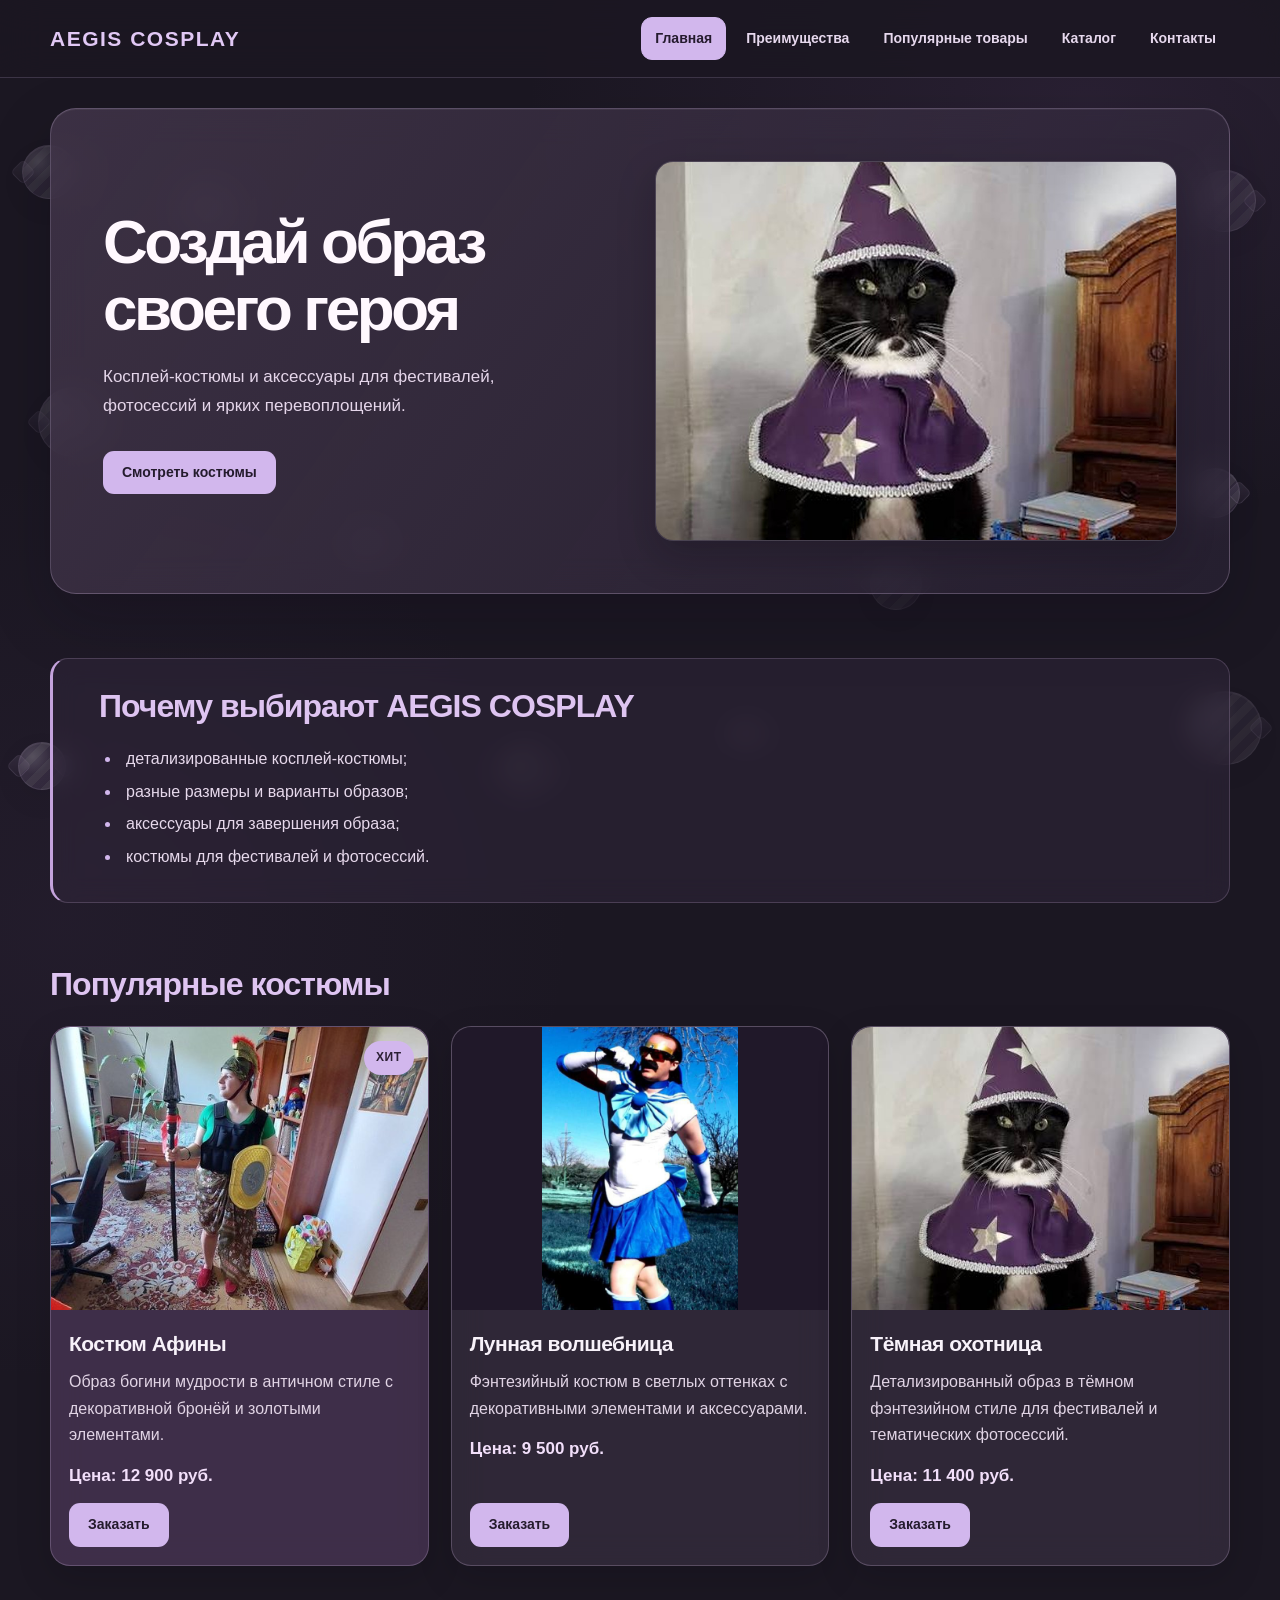
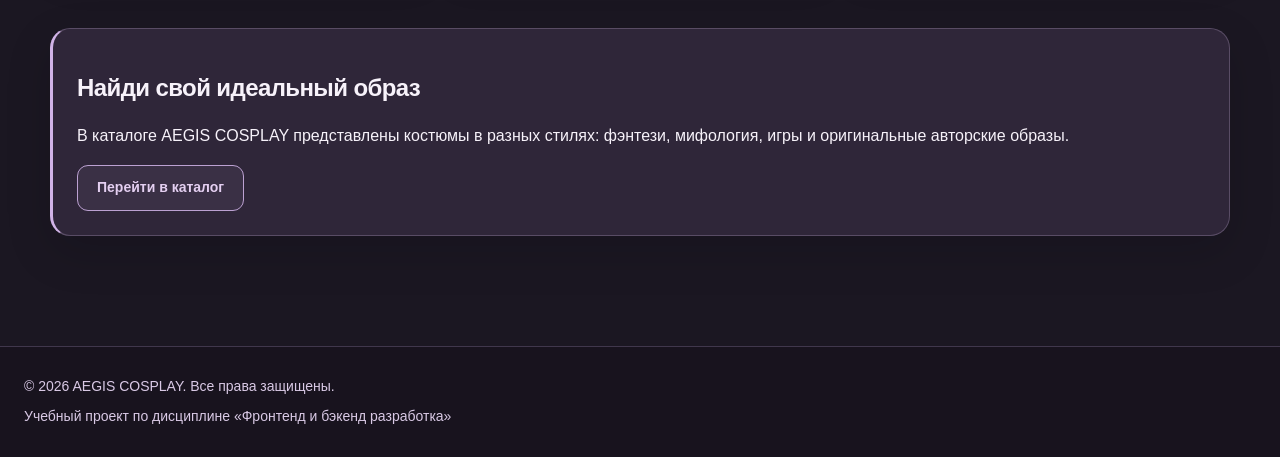
==== index.html @ 9c369f4e "Initial commit: KR4 project" ====
<!DOCTYPE html>
<html lang="ru">

<head>
    <!-- Практика №12: настройки страницы для корректного отображения на разных устройствах. -->
    <meta charset="UTF-8">
    <meta name="viewport" content="width=device-width, initial-scale=1.0">

    <title>AEGIS COSPLAY — магазин косплей-костюмов</title>

    <meta
            name="description"
            content="AEGIS COSPLAY — учебный интернет-магазин косплей-костюмов и аксессуаров."
    >

    <!-- Практика №12: адаптивные стили подключаются после основных. -->
    <link rel="stylesheet" href="css/style.css">
    <link rel="stylesheet" href="css/responsive.css">

    <!-- Скрипт управляет существующей формой заказа и модальным окном. -->
    <script src="js/main.js" defer></script>

    <!-- Метаданные для предпросмотра ссылки на сайт. -->
    <meta property="og:type" content="website">
    <meta property="og:title" content="AEGIS COSPLAY">
    <meta
            property="og:description"
            content="Косплей-костюмы и аксессуары для фестивалей, фотосессий и ярких образов."
    >
    <meta property="og:image" content="images/athena.jpg">
</head>

<body>

<!-- Практика №13: ссылка позволяет пропустить меню при навигации с клавиатуры. -->
<a class="skip-link" href="#main">
    Перейти к основному содержимому
</a>

<!-- Декор главной страницы: плавающие конфеты.
     aria-hidden скрывает их от экранных дикторов.
     Анимация и положение задаются в responsive.css. -->

<!-- Декоративные конфеты на главной странице.
     aria-hidden скрывает украшения от экранных дикторов.
     Анимация и расположение задаются в responsive.css. -->
<div class="floating-candies" aria-hidden="true">

    <!-- Конфеты вдоль левого края -->
    <span class="floating-candy floating-candy--1"></span>
    <span class="floating-candy floating-candy--2"></span>
    <span class="floating-candy floating-candy--3"></span>

    <!-- Конфеты вдоль правого края -->
    <span class="floating-candy floating-candy--4"></span>
    <span class="floating-candy floating-candy--5"></span>
    <span class="floating-candy floating-candy--6"></span>

    <!-- Дополнительные конфеты ближе к центру экрана.
         Они располагаются за основным содержимым. -->
    <span class="floating-candy floating-candy--7"></span>
    <span class="floating-candy floating-candy--8"></span>
    <span class="floating-candy floating-candy--9"></span>
    <span class="floating-candy floating-candy--10"></span>
    <span class="floating-candy floating-candy--11"></span>
    <span class="floating-candy floating-candy--12"></span>

</div>


<!-- Шапка сайта. Практика №12: адаптивная навигация.
     Практика №13: семантические элементы и ARIA. -->
<header class="site-header">
    <div class="site-header__inner">

        <!-- Логотип со ссылкой на главную страницу. -->
        <a class="site-header__logo" href="index.html">
            AEGIS COSPLAY
        </a>

        <!-- Основная навигация доступна с клавиатуры. -->
        <nav class="site-nav" aria-label="Основная навигация">
            <ul class="site-nav__list">

                <li class="site-nav__item">
                    <!-- aria-current показывает текущую страницу. -->
                    <a
                            class="site-nav__link site-nav__link--active"
                            href="index.html"
                            aria-current="page"
                    >
                        Главная
                    </a>
                </li>

                <li class="site-nav__item">
                    <!-- Переход к преимуществам на этой странице. -->
                    <a class="site-nav__link" href="#advantages">
                        Преимущества
                    </a>
                </li>

                <li class="site-nav__item">
                    <!-- Переход к популярным товарам. -->
                    <a class="site-nav__link" href="#popular">
                        Популярные товары
                    </a>
                </li>

                <li class="site-nav__item">
                    <a class="site-nav__link" href="catalog.html">
                        Каталог
                    </a>
                </li>

                <li class="site-nav__item">
                    <a class="site-nav__link" href="contacts.html">
                        Контакты
                    </a>
                </li>

            </ul>
        </nav>
    </div>
</header>

<!-- Основной контент.
     id="main" используется ссылкой пропуска из практики №13. -->
<main id="main" tabindex="-1">

    <!-- Практика №12: адаптивный hero-блок.
         На телефоне элементы располагаются вертикально,
         на широком экране — в две колонки. -->
    <section class="hero">

        <div class="hero__content">
            <h1 class="hero__title">
                Создай образ своего героя
            </h1>

            <p class="hero__text">
                Косплей-костюмы и аксессуары для фестивалей,
                фотосессий и ярких перевоплощений.
            </p>

            <!-- Кнопка ведёт к разделу популярных товаров. -->
            <a
                    class="button button--primary hero__button"
                    href="#popular"
            >
                Смотреть костюмы
            </a>
        </div>

        <div class="hero__image-wrapper">

            <!-- Практика №12: picture позволяет выбирать
                 подходящий файл изображения по ширине экрана. -->
            <picture>
                <source
                        media="(min-width: 1200px)"
                        srcset="images/hero-desktop.jpg"
                >

                <source
                        media="(min-width: 768px)"
                        srcset="images/hero-tablet.jpg"
                >

                <!-- Практика №13: осмысленное alt-описание фотографии. -->
                <img
                        class="hero__image"
                        src="images/hero-mobile.jpg"
                        alt="Кот в фиолетовом костюме волшебника со звёздами"
                        width="480"
                        height="390"
                >
            </picture>

        </div>
    </section>

    <!-- Преимущества магазина.
         В финальном оформлении используются полупрозрачные панели. -->
    <section class="section" id="advantages">

        <h2 class="section__title">
            Почему выбирают AEGIS COSPLAY
        </h2>

        <ul class="advantages-list">
            <li>детализированные косплей-костюмы;</li>
            <li>разные размеры и варианты образов;</li>
            <li>аксессуары для завершения образа;</li>
            <li>костюмы для фестивалей и фотосессий.</li>
        </ul>

    </section>

    <!-- Практика №12: адаптивная сетка карточек товаров.
         CSS Grid изменяет число колонок в зависимости от экрана. -->
    <section class="section" id="popular">

        <h2 class="section__title">
            Популярные костюмы
        </h2>

        <div class="products-grid">

            <!-- Карточка товара: Костюм Афины. -->
            <article class="product-card product-card--featured">

                <!-- Декоративный значок популярного товара. -->
                <span class="product-card__badge">
                    ХИТ
                </span>

                <!-- Практика №12: srcset и sizes позволяют браузеру
                     выбрать подходящий размер фотографии.
                     loading="lazy" откладывает загрузку картинки. -->
                <a
                        class="product-card__image-link"
                        href="product.html"
                >
                    <img
                            class="product-card__image"
                            src="images/athena-640.jpg"
                            srcset="
                            images/athena-480.jpg 480w,
                            images/athena-640.jpg 640w,
                            images/athena-960.jpg 960w
                        "
                            sizes="
                            (max-width: 639px) calc(100vw - 48px),
                            (max-width: 1023px) 50vw,
                            33vw
                        "
                            width="640"
                            height="853"
                            loading="lazy"
                            alt="Косплей-костюм Афины"
                    >
                </a>

                <h3 class="product-card__title">
                    Костюм Афины
                </h3>

                <p class="product-card__description">
                    Образ богини мудрости в античном стиле
                    с декоративной бронёй и золотыми элементами.
                </p>

                <p class="product-card__price">
                    Цена: 12 900 руб.
                </p>

                <!-- data-product передаёт название товара
                     существующему JavaScript для оформления заказа. -->
                <button
                        class="button button--primary product-card__button"
                        type="button"
                        data-product="Костюм Афины"
                >
                    Заказать
                </button>

            </article>

            <!-- Карточка товара: Лунная волшебница. -->
            <article class="product-card">

                <div class="product-card__image-link">
                    <img
                            class="product-card__image product-card__image--moon"
                            src="images/moon-sorceress.jpg"
                            loading="lazy"
                            alt="Косплей-костюм Лунной волшебницы"
                    >
                </div>

                <h3 class="product-card__title">
                    Лунная волшебница
                </h3>

                <p class="product-card__description">
                    Фэнтезийный костюм в светлых оттенках
                    с декоративными элементами и аксессуарами.
                </p>

                <p class="product-card__price">
                    Цена: 9 500 руб.
                </p>

                <button
                        class="button button--primary product-card__button"
                        type="button"
                        data-product="Лунная волшебница"
                >
                    Заказать
                </button>

            </article>

            <!-- Карточка товара: Тёмная охотница. -->
            <article class="product-card">

                <div class="product-card__image-link">
                    <img
                            class="product-card__image"
                            src="images/dark-huntress.jpg"
                            loading="lazy"
                            alt="Косплей-костюм Тёмной охотницы"
                    >
                </div>

                <h3 class="product-card__title">
                    Тёмная охотница
                </h3>

                <p class="product-card__description">
                    Детализированный образ в тёмном фэнтезийном стиле
                    для фестивалей и тематических фотосессий.
                </p>

                <p class="product-card__price">
                    Цена: 11 400 руб.
                </p>

                <button
                        class="button button--primary product-card__button"
                        type="button"
                        data-product="Тёмная охотница"
                >
                    Заказать
                </button>

            </article>

        </div>
    </section>

    <!-- Практика №13: aside содержит дополнительную информацию.
         Переход оформлен ссылкой, поскольку открывает другую страницу. -->
    <aside class="aside-info">

        <h2>Найди свой идеальный образ</h2>

        <p>
            В каталоге AEGIS COSPLAY представлены костюмы
            в разных стилях: фэнтези, мифология, игры
            и оригинальные авторские образы.
        </p>

        <a
                class="button button--secondary"
                href="catalog.html"
        >
            Перейти в каталог
        </a>

    </aside>

</main>

<!-- Подвал сайта.
     В финальном дизайне прижатие к низу страницы реализуется CSS. -->
<footer class="site-footer" id="contacts">

    <p class="site-footer__text">
        &copy; 2026 AEGIS COSPLAY. Все права защищены.
    </p>

    <p class="site-footer__text">
        Учебный проект по дисциплине
        «Фронтенд и бэкенд разработка»
    </p>

</footer>

<!-- Практика №13: доступное модальное окно заказа.
     dialog имеет заголовок, а управление выполняет существующий JS. -->
<dialog
        class="order-dialog"
        id="order-dialog"
        aria-labelledby="order-dialog-title"
>

    <h2
            class="order-dialog__title"
            id="order-dialog-title"
    >
        Оформление заказа
    </h2>

    <!-- Форма заказа. Поля имеют связанные label и id.
         На мобильных экранах сетка формы адаптируется через CSS. -->
    <form
            class="order-form"
            id="order-form"
            action="#"
            method="post"
            novalidate
    >

        <!-- Скрытое поле хранит название выбранного товара. -->
        <input
                class="order-form__hidden"
                id="selected-product"
                name="selected-product"
                type="hidden"
        >

        <!-- Имя покупателя. -->
        <div class="order-form__field">
            <label class="order-form__label" for="order-name">
                Имя
            </label>

            <input
                    class="order-form__input"
                    id="order-name"
                    name="name"
                    type="text"
                    placeholder="Введите ваше имя"
                    minlength="2"
                    autocomplete="given-name"
                    required
            >
        </div>

        <!-- Email с проверкой формата адреса. -->
        <div class="order-form__field">
            <label class="order-form__label" for="order-email">
                E-mail
            </label>

            <input
                    class="order-form__input"
                    id="order-email"
                    name="email"
                    type="email"
                    placeholder="example@mail.ru"
                    autocomplete="email"
                    required
            >
        </div>

        <!-- Телефон: pattern задаёт ожидаемый формат ввода. -->
        <div class="order-form__field">
            <label class="order-form__label" for="order-phone">
                Телефон
            </label>

            <input
                    class="order-form__input"
                    id="order-phone"
                    name="phone"
                    type="tel"
                    inputmode="tel"
                    placeholder="+7 (900) 000-00-00"
                    pattern="^\+7 \(\d{3}\) \d{3}-\d{2}-\d{2}$"
                    required
            >

            <small class="order-form__hint">
                Формат: +7 (900) 000-00-00
            </small>
        </div>

        <!-- Желаемая дата связи. -->
        <div class="order-form__field">
            <label class="order-form__label" for="order-date">
                Дата связи
            </label>

            <input
                    class="order-form__input"
                    id="order-date"
                    name="date"
                    type="date"
            >
        </div>

        <!-- Выбор темы заявки. -->
        <div class="order-form__field">
            <label class="order-form__label" for="order-topic">
                Тема заявки
            </label>

            <select
                    class="order-form__select"
                    id="order-topic"
                    name="topic"
                    required
            >
                <option value="">Выберите тему</option>
                <option value="product">Заказ костюма</option>
                <option value="consultation">Консультация</option>
                <option value="delivery">Доставка</option>
            </select>
        </div>

        <!-- Дополнительный комментарий покупателя. -->
        <div class="order-form__field">
            <label class="order-form__label" for="order-comment">
                Комментарий
            </label>

            <textarea
                    class="order-form__textarea"
                    id="order-comment"
                    name="comment"
                    rows="4"
                    placeholder="Укажите размер костюма или дополнительную информацию"
            ></textarea>
        </div>

        <!-- Обязательное согласие на обработку данных. -->
        <div class="order-form__field order-form__field--checkbox">

            <label class="order-form__label order-form__label--checkbox">
                <input
                        class="order-form__input order-form__input--checkbox"
                        id="order-agreement"
                        name="agreement"
                        type="checkbox"
                        required
                >
                Я согласен на обработку данных
            </label>

        </div>

        <!-- Кнопки закрытия окна и отправки заказа. -->
        <div class="order-form__actions">

            <button
                    class="button button--secondary"
                    type="button"
                    id="close-order-dialog"
            >
                Закрыть
            </button>

            <button
                    class="button button--primary"
                    type="submit"
            >
                Отправить заказ
            </button>

        </div>

    </form>

    <!-- Практика №13: role="status" помогает экранному диктору
         сообщить пользователю об успешном оформлении заказа. -->
    <p
            class="success-message"
            id="success-message"
            role="status"
            hidden
    >
        Заказ успешно оформлен!
    </p>

</dialog>

</body>
</html>
---- css/style.css ----
/*
  AEGIS COSPLAY — базовые стили сайта.

  Основа проекта: HTML/CSS из КР №1.

  Практика №12:
  Адаптивность, Mobile First и медиазапросы
  реализованы в отдельном css/responsive.css.

  Практика №13:
  Видимый фокус, состояния полей и доступность.
  Дополнительные правила находятся в responsive.css.

  Практика №14:
  Финальная проверка оформления перед сдачей КР №3.

  Стили и порядок применения правил сохранены.
*/

/* =========================================
   1. ПЕРЕМЕННЫЕ ПРОЕКТА
   ========================================= */

:root {
    /* Основные цвета сайта */
    --color-bg: #211e25;
    --color-text: #f5eff7;
    --color-muted: #c3b0cd;

    /* Акцентные цвета */
    --color-primary: #c1a5df;
    --color-primary-dark: #ac8ccd;

    --color-border: #55495a;

    /* Фон обычных блоков */
    --color-surface: #302a34;
    --color-surface-accent: #352d39;

    /* Цвета для ошибок и успешных действий */
    --color-danger: #ff6b81;
    --color-success: #67d391;
    --color-success-bg: rgba(40, 120, 70, 0.18);

    --color-white: #ffffff;

    --color-gold: #c1a5df;
    --color-gold-light: #c1a5df;

    /* Отступы между элементами */
    --space-xs: 4px;
    --space-sm: 8px;
    --space-md: 16px;
    --space-lg: 24px;
    --space-xl: 32px;

    /* Скругления блоков */
    --radius-sm: 6px;
    --radius-md: 10px;
    --radius-lg: 16px;

    /* Исходная ширина контейнера.
       Для адаптивного дизайна она переопределяется. */
    --container-width: 806px;

    /* Цвета полупрозрачных блоков */
    --color-glass: #302a34;
    --color-glass-light: #302a34;
    --color-glass-border: #4c4051;

    --glass-blur: 0px;
}

/* =========================================
   2. БАЗОВЫЕ СТИЛИ
   ========================================= */

/* Предсказуемый расчёт ширины и высоты элементов. */
* {
    box-sizing: border-box;
}

/* Плавный переход к разделам по якорным ссылкам. */
html {
    scroll-behavior: smooth;
}

body {
    margin: 0;
    min-height: 100vh;

    font-family: Arial, sans-serif;
    line-height: 1.5;

    color: var(--color-text);
    background: var(--color-bg);
}

/* Исходные отступы основного содержимого.
   Адаптивные значения задаются в responsive.css. */
main {
    padding: 140px var(--space-lg) var(--space-lg);
}

/* Подсветка целевого раздела при переходе по якорю. */
:target {
    outline: 2px dashed var(--color-primary);
    outline-offset: 4px;
}

/* =========================================
   3. ССЫЛКИ И КЛАВИАТУРНЫЙ ФОКУС
   Практика №13 — доступность
   ========================================= */

a {
    color: var(--color-primary);
}

a:hover {
    color: var(--color-primary-dark);
}

/* Видимая рамка для навигации клавишей Tab. */
a:focus-visible {
    outline: 2px solid var(--color-primary);
    outline-offset: 3px;
}

/* =========================================
   4. ШАПКА САЙТА
   ========================================= */

/* Исходная шапка.
   Поведение на мобильных устройствах
   переопределено в responsive.css. */
.site-header {
    position: fixed;
    top: 0;
    left: 0;
    width: 100%;

    z-index: 1000;

    background-color: rgba(18, 14, 28, 0.92);
    border-bottom: 1px solid var(--color-border);

    backdrop-filter: blur(14px);
}

/* Отступ для якорных разделов под шапкой. */
#advantages,
#popular {
    scroll-margin-top: 140px;
}

.site-header__inner {
    max-width: var(--container-width);
    margin: 0 auto;
    padding: var(--space-lg);
}

/* Название магазина в шапке. */
.site-header__logo {
    font-size: 22px;
    font-weight: 700;
    letter-spacing: 2px;

    color: var(--color-gold-light);
    text-decoration: none;
}

/* =========================================
   5. НАВИГАЦИЯ
   Практика №12 — Flexbox
   ========================================= */

/* Flexbox располагает пункты меню.
   Направление элементов на разных ширинах
   изменяется через медиазапросы. */
.site-nav__list {
    display: flex;
    flex-wrap: wrap;
    justify-content: center;
    align-items: center;

    gap: var(--space-md);

    padding: 0;
    margin: var(--space-md) 0 0;

    list-style: none;
}

.site-nav__item {
    margin: 0;
}

/* Оформление ссылок навигации. */
.site-nav__link {
    display: inline-block;

    padding: var(--space-sm) var(--space-md);

    color: var(--color-primary);
    text-decoration: none;

    border-radius: var(--radius-sm);
}

.site-nav__link:hover {
    color: var(--color-white);
    background-color: var(--color-primary);
}

/* Практика №13: фокус при навигации с клавиатуры. */
.site-nav__link:focus-visible {
    outline: 2px solid var(--color-primary);
    outline-offset: 3px;
}

/* Подсветка текущей страницы. */
.site-nav__link--active {
    color: var(--color-white);
    background-color: var(--color-primary);
}

/* =========================================
   6. ГЛАВНЫЙ ЭКРАН — HERO
   Практика №12 — адаптивная вёрстка
   ========================================= */

/* Flexbox объединяет текст и фотографию.
   На мобильном экране блок перестраивается
   через css/responsive.css. */
.hero {
    display: flex;
    align-items: center;
    justify-content: space-between;
    gap: var(--space-xl);

    max-width: var(--container-width);
    margin: 0 auto var(--space-xl);
    padding: var(--space-xl) var(--space-lg);

    background: var(--color-glass-light);
    border: 1px solid var(--color-glass-border);
    border-radius: var(--radius-lg);

    backdrop-filter: blur(var(--glass-blur));
    -webkit-backdrop-filter: blur(var(--glass-blur));

    box-shadow: 0 8px 32px rgba(0, 0, 0, 0.22);
}

.hero__content {
    flex: 1 1 420px;
}

.hero__title {
    margin: 0 0 var(--space-md);
}

.hero__text {
    margin: 0 0 var(--space-lg);
    max-width: 520px;
}

.hero__button {
    display: inline-flex;
}

/* Контейнер изображения главного экрана. */
.hero__image-wrapper {
    flex: 0 0 700px;
    max-width: 700px;
    width: 100%;
}

/* object-fit заполняет область без искажения. */
.hero__image {
    display: block;
    width: 100%;
    height: 100%;
    max-height: 420px;

    object-fit: cover;

    border-radius: var(--radius-md);
    border: 1px solid var(--color-glass-border);
}

/* =========================================
   7. ОБЩИЕ СЕКЦИИ
   ========================================= */

.section {
    max-width: var(--container-width);
    margin: 0 auto var(--space-xl);
}

.section__title {
    margin-top: 0;
}

/* =========================================
   8. КАРТОЧКИ ТОВАРОВ
   Практика №12 — адаптивные карточки
   ========================================= */

/* Flexbox располагает содержимое вертикально.
   Кнопка заказа остаётся внизу карточки. */
.product-card {
    position: relative;

    display: flex;
    flex-direction: column;
    gap: var(--space-sm);

    padding: var(--space-md);

    background: var(--color-glass);

    border: 1px solid var(--color-glass-border);
    border-radius: var(--radius-md);

    backdrop-filter: blur(var(--glass-blur));
    -webkit-backdrop-filter: blur(var(--glass-blur));

    box-shadow: 0 6px 24px rgba(0, 0, 0, 0.16);

    transition:
            transform 0.2s ease,
            border-color 0.2s ease,
            background-color 0.2s ease;
}

/* Поднятие карточки при наведении мыши. */
.product-card:hover {
    transform: translateY(-4px);
    border-color: var(--color-primary);
    background: rgba(50, 38, 72, 0.68);
}

/* Дополнительное выделение популярного товара. */
.product-card--featured {
    border-color: var(--color-primary);
    background: rgba(55, 39, 82, 0.62);
}

.product-card__title {
    margin: 0;
    color: var(--color-text);
}

.product-card__description {
    margin: 0;
    color: var(--color-muted);
}

.product-card__price {
    margin: 0;
    font-weight: 700;
}

.product-card__button {
    margin-top: auto;
    align-self: flex-start;
}

/* =========================================
   9. ИЗОБРАЖЕНИЯ ТОВАРОВ
   ========================================= */

/* Контейнер скрывает лишнюю часть изображения. */
.product-card__image-link {
    display: block;
    overflow: hidden;

    margin:
            calc(var(--space-md) * -1)
            calc(var(--space-md) * -1)
            var(--space-md);
}

.product-card__image {
    display: block;

    width: 100%;
    height: 260px;

    object-fit: cover;
    border-radius: 12px 12px 0 0;
}

/* Для вертикального фото используется contain,
   чтобы костюм полностью помещался в карточку. */
.product-card__image--moon {
    object-fit: contain;
    object-position: center;

    background: rgba(28, 22, 43, 0.95);
}

/* Заглушка показывается, если фотография отсутствует. */
.product-card__image-placeholder {
    display: flex;
    align-items: center;
    justify-content: center;

    height: 260px;

    margin:
            calc(var(--space-md) * -1)
            calc(var(--space-md) * -1)
            var(--space-sm);

    border-radius:
            var(--radius-md)
            var(--radius-md)
            0
            0;

    color: var(--color-muted);
    background: rgba(255, 255, 255, 0.05);
}

/* Значок ХИТ поверх изображения товара. */
.product-card__badge {
    position: absolute;
    top: 12px;
    right: 12px;
    z-index: 2;

    padding: 6px 10px;

    background: rgba(155, 108, 255, 0.92);
    border: 1px solid rgba(240, 217, 148, 0.7);
    border-radius: 20px;

    color: var(--color-white);

    font-size: 12px;
    font-weight: 700;
    letter-spacing: 0.05em;
}

/* =========================================
   10. СЕТКА ТОВАРОВ
   Практика №12 — CSS Grid
   ========================================= */

/* Базовая сетка.
   Число колонок изменяется в responsive.css. */
.products-grid {
    display: grid;
    grid-template-columns: repeat(3, 1fr);
    gap: var(--space-lg);
}

/* =========================================
   11. КНОПКИ
   ========================================= */

/* Общий класс для ссылок-кнопок и button. */
.button {
    display: inline-block;

    padding: var(--space-sm) var(--space-md);

    border: none;
    border-radius: var(--radius-sm);

    font: inherit;
    text-decoration: none;
    cursor: pointer;
}

/* Основная кнопка действия. */
.button--primary {
    color: var(--color-white);
    background-color: var(--color-primary);
}

.button--primary:hover {
    color: var(--color-white);
    background-color: var(--color-primary-dark);
}

/* Второстепенная кнопка. */
.button--secondary {
    color: var(--color-primary);
    background-color: transparent;
    border: 1px solid var(--color-primary);
}

.button--secondary:hover {
    color: var(--color-white);
    background-color: var(--color-primary);
}

/* Практика №13: видимая рамка фокуса. */
.button:focus-visible {
    outline: 2px solid var(--color-primary);
    outline-offset: 3px;
}

/* Недоступные кнопки визуально отличаются. */
.button:disabled,
.button--disabled {
    opacity: 0.6;
    cursor: not-allowed;
}

/* =========================================
   12. ДОПОЛНИТЕЛЬНАЯ ИНФОРМАЦИЯ
   ========================================= */

.aside-info {
    max-width: var(--container-width);

    margin: 0 auto var(--space-xl);
    padding: var(--space-md);

    border: 1px solid var(--color-glass-border);
    border-left: 4px solid var(--color-primary);
    border-radius: var(--radius-md);

    background: var(--color-glass);

    backdrop-filter: blur(var(--glass-blur));
    -webkit-backdrop-filter: blur(var(--glass-blur));

    box-shadow: 0 6px 24px rgba(0, 0, 0, 0.16);
}

/* =========================================
   13. МОДАЛЬНОЕ ОКНО ЗАКАЗА
   Практика №13 — доступность
   ========================================= */

/* Стили HTML-элемента dialog.
   Открытие, закрытие и обработка формы
   выполняются в js/main.js. */
.order-dialog {
    width: min(100% - 32px, 560px);

    padding: var(--space-lg);

    color: var(--color-text);
    background: rgba(24, 18, 36, 0.88);

    border: 1px solid var(--color-glass-border);
    border-radius: var(--radius-lg);

    backdrop-filter: blur(18px);
    -webkit-backdrop-filter: blur(18px);

    box-shadow: 0 20px 60px rgba(0, 0, 0, 0.45);
}

/* Затемнение страницы за модальным окном. */
.order-dialog::backdrop {
    background-color: rgba(0, 0, 0, 0.5);
}

.order-dialog__title {
    margin-top: 0;
}

/* =========================================
   14. ПОЛЯ ФОРМ
   Практики №12 и №13
   ========================================= */

/* Отступ между полями формы. */
.order-form__field {
    margin-bottom: var(--space-md);
}

/* Подпись поля.
   В HTML связана с input через for и id. */
.order-form__label {
    display: block;
    margin-bottom: var(--space-xs);
}

.order-form__input,
.order-form__select,
.order-form__textarea {
    width: 100%;

    padding: 10px 12px;

    border: 1px solid var(--color-border);
    border-radius: var(--radius-sm);

    font: inherit;
}

/* Чекбокс не должен растягиваться на всю ширину. */
.order-form__input--checkbox {
    width: auto;
}

/* Подсказка под полем формы. */
.order-form__hint {
    display: block;
    margin-top: var(--space-xs);
    color: var(--color-muted);
}

/* Цвет границы поля при наведении. */
.order-form__input:hover,
.order-form__select:hover,
.order-form__textarea:hover {
    border-color: var(--color-primary);
}

/* Практика №13: фокус при управлении клавиатурой. */
.order-form__input:focus-visible,
.order-form__select:focus-visible,
.order-form__textarea:focus-visible {
    outline: 2px solid var(--color-primary);
    outline-offset: 3px;
}

/* Расположение чекбокса рядом с текстом. */
.order-form__label--checkbox {
    display: flex;
    align-items: center;
    gap: var(--space-sm);
}

/* Кнопки формы размещаются через Flexbox. */
.order-form__actions {
    display: flex;
    gap: var(--space-md);
    margin-top: var(--space-lg);
}

/* Практика №13: выделение поля с ошибкой.
   aria-invalid устанавливается при наличии ошибки. */
[aria-invalid="true"] {
    border-color: var(--color-danger);
}

/* Сообщение после успешной отправки заказа. */
.success-message {
    max-width: var(--container-width);

    margin: var(--space-lg) auto;
    padding: var(--space-md);

    border-left: 4px solid var(--color-success);
    background-color: var(--color-success-bg);
}

/* =========================================
   15. ХЛЕБНЫЕ КРОШКИ
   ========================================= */

/* Показывают положение пользователя на сайте. */
.breadcrumbs {
    max-width: var(--container-width);
    margin: 0 auto var(--space-md);

    font-size: 14px;
    color: var(--color-muted);
}

.breadcrumbs__link {
    color: var(--color-primary);
}

/* Разделитель между ссылкой и текущей страницей. */
.breadcrumbs__current::before {
    content: " / ";
    color: var(--color-muted);
}

/* =========================================
   16. КАТАЛОГ ТОВАРОВ
   Практика №12 — адаптивные фильтры
   ========================================= */

/* Grid разделяет фильтры и список товаров.
   На мобильном экране колонки перестраиваются. */
.catalog-layout {
    max-width: var(--container-width);
    margin: 0 auto var(--space-xl);

    display: grid;

    grid-template-columns: 260px 1fr;
    grid-template-areas: "filters products";

    gap: var(--space-lg);
}

/* Боковая панель с фильтрами. */
.catalog-filters {
    grid-area: filters;
    padding: var(--space-md);

    border: 1px solid var(--color-border);
    border-radius: var(--radius-md);

    background-color: var(--color-surface);
}

/* Основная область с карточками товаров. */
.catalog-layout__products {
    grid-area: products;
}

/* Фильтры сгруппированы через Grid. */
.catalog-filters__form {
    display: grid;
    gap: var(--space-md);
}

/* Группа переключателей фильтра. */
.catalog-filters__group {
    margin: 0;
    padding: var(--space-md);

    border: 1px solid var(--color-border);
    border-radius: var(--radius-sm);
}

.catalog-filters__legend {
    font-weight: 700;
}

.catalog-filters__label {
    display: block;
    margin-bottom: var(--space-sm);
}

.catalog-filters__input {
    width: 100%;

    padding: 8px 10px;

    border: 1px solid var(--color-border);
    border-radius: var(--radius-sm);

    font: inherit;
}

/* Наведение на поле фильтра. */
.catalog-filters__input:hover {
    border-color: var(--color-primary);
}

/* Практика №13: фокус при работе с фильтрами. */
.catalog-filters__input:focus-visible {
    outline: 2px solid var(--color-primary);
    outline-offset: 3px;
}

/* =========================================
   17. СТРАНИЦА ТОВАРА
   Практика №12 — адаптивная карточка
   ========================================= */

/* Grid разделяет изображение и информацию.
   На телефоне блок становится одноколоночным. */
.product {
    max-width: var(--container-width);

    margin: 0 auto var(--space-xl);
    padding: var(--space-lg);

    display: grid;

    grid-template-columns:
        minmax(280px, 0.8fr)
        1.2fr;

    gap: var(--space-xl);
    align-items: center;

    background-color: rgba(38, 27, 59, 0.72);

    border: 1px solid rgba(167, 108, 255, 0.35);
    border-radius: var(--radius-lg);

    backdrop-filter: blur(12px);
}

/* Контейнер фотографии товара. */
.product__image-wrapper {
    min-height: 420px;
    overflow: hidden;
    border-radius: var(--radius-lg);
}

/* object-fit заполняет блок фотографией. */
.product__image {
    display: block;

    width: 100%;
    height: 500px;

    object-fit: cover;
    object-position: center;

    border-radius: var(--radius-lg);
}

/* Заглушка на случай отсутствия фотографии. */
.product__image-placeholder {
    min-height: 420px;

    display: flex;
    align-items: center;
    justify-content: center;

    padding: var(--space-lg);

    color: var(--color-muted);
    text-align: center;

    background-color: rgba(255, 255, 255, 0.04);

    border: 1px dashed rgba(167, 108, 255, 0.55);
    border-radius: var(--radius-lg);
}

/* Информация о товаре располагается вертикально. */
.product__content {
    display: flex;
    flex-direction: column;
    align-items: flex-start;
}

.product__category {
    margin: 0 0 var(--space-sm);

    color: #d2b4ff;

    font-size: 14px;
    font-weight: 700;

    text-transform: uppercase;
    letter-spacing: 1px;
}

.product__title {
    margin: 0 0 var(--space-md);
    font-size: 36px;
}

.product__description {
    margin: 0 0 var(--space-md);
    color: var(--color-muted);
}

.product__price {
    margin: var(--space-sm) 0 var(--space-lg);

    color: #f4d98b;

    font-size: 26px;
    font-weight: 700;
}

/* Дополнительный блок характеристик. */
.product__details {
    width: 100%;

    margin-bottom: var(--space-lg);
    padding: var(--space-md);

    background-color: rgba(255, 255, 255, 0.04);

    border: 1px solid rgba(167, 108, 255, 0.25);
    border-radius: var(--radius-md);
}

/* =========================================
   18. ТАБЛИЦА ХАРАКТЕРИСТИК
   Практика №12 — адаптивные таблицы
   ========================================= */

/* Горизонтальная прокрутка таблицы находится
   в .table-wrapper из responsive.css. */
.product-table {
    width: 100%;
    border-collapse: collapse;
    margin-top: var(--space-md);

    background: rgba(43, 30, 67, 0.55);
    border-radius: var(--radius-md);

    overflow: hidden;
}

/* Подпись таблицы. */
.product-table__caption {
    padding: 14px;
    text-align: left;

    font-size: 18px;
    font-weight: 700;
    color: var(--color-text);
}

/* Заголовки и обычные ячейки таблицы. */
.product-table th,
.product-table td {
    padding: 12px 14px;

    border: 1px solid rgba(190, 165, 255, 0.25);

    text-align: left;
    vertical-align: top;
}

/* Фон ячеек-заголовков. */
.product-table th {
    background: rgba(117, 76, 180, 0.28);

    color: var(--color-text);
    font-weight: 700;
}

.product-table td {
    color: var(--color-muted);
}

/* Подсветка строки таблицы при наведении. */
.product-table tbody tr:hover {
    background: rgba(155, 108, 255, 0.08);
}

/* =========================================
   19. СТРАНИЦА ОФОРМЛЕНИЯ ЗАКАЗА
   Практика №12 — адаптивные формы
   ========================================= */

.order-page {
    max-width: var(--container-width);
    margin: 0 auto var(--space-xl);
}

/* Grid разделяет описание товара и форму заказа. */
.order-page__layout {
    display: grid;
    grid-template-columns: 360px 1fr;
    gap: var(--space-xl);
    align-items: start;

    margin-top: var(--space-lg);
}

/* Карточка выбранного товара. */
.order-summary {
    padding: var(--space-md);

    background: rgba(43, 30, 67, 0.72);

    border: 1px solid rgba(157, 92, 255, 0.45);
    border-radius: var(--radius-lg);

    backdrop-filter: blur(12px);
}

.order-summary__title {
    margin-top: 0;
}

/* Фотография выбранного товара. */
.order-summary__image {
    display: block;

    width: 100%;
    height: 360px;

    object-fit: cover;
    border-radius: var(--radius-md);
}

.order-summary h3 {
    margin-bottom: var(--space-sm);
}

.order-summary p {
    color: var(--color-muted);
}

.order-summary__price {
    margin-bottom: 0;

    color: #ffe28a !important;

    font-size: 22px;
    font-weight: 700;
}

/* Отдельный блок формы заказа. */
.order-page__form {
    max-width: 700px;
    padding: var(--space-lg);

    background: rgba(43, 30, 67, 0.72);

    border: 1px solid rgba(157, 92, 255, 0.45);
    border-radius: var(--radius-lg);

    backdrop-filter: blur(12px);
}

/* Контрастные поля для удобного ввода данных. */
.order-page__form .order-form__input,
.order-page__form .order-form__select,
.order-page__form .order-form__textarea {
    color: #222222;
    background-color: rgba(255, 255, 255, 0.96);
}

.order-page__form .order-form__textarea {
    resize: vertical;
    min-height: 120px;
}

/* =========================================
   20. ПОДВАЛ САЙТА
   ========================================= */

/* Исходное положение подвала.
   Ниже находится финальное правило на Flexbox. */
.site-footer {
    position: fixed;
    bottom: 0;
    left: 0;
    width: 100%;

    padding: var(--space-lg);

    background-color: var(--color-surface);
    z-index: 100;
}

.site-footer__text {
    margin: 0 0 var(--space-xs);
}

.site-footer__text:last-child {
    margin-bottom: 0;
}

/* =========================================
   21. ПЕРВОНАЧАЛЬНОЕ ОФОРМЛЕНИЕ ПО ОБРАЗЦУ
   ========================================= */

/* Стили первого варианта AEGIS COSPLAY.
   Финальный дизайн переопределяется в responsive.css. */

.site-header {
    position: sticky;
    background: var(--color-bg);
    backdrop-filter: none;
}

.site-header__inner {
    padding: 8px 18px 18px;
}

.site-header__logo {
    display: block;
    font-size: 17px;
    line-height: 20px;
    letter-spacing: 0.7px;
    color: var(--color-primary);
}

.site-nav__list {
    gap: 6px;
    margin: 3px 0 0;
}

.site-nav__link {
    padding: 9px 9px;
    font-size: 12px;
    font-weight: 700;
}

.site-nav__link--active {
    background: var(--color-primary);
    color: #292331;
}

.site-nav__link:hover {
    background: var(--color-primary-dark);
    color: #292331;
}

main {
    padding: 18px 16px 36px;
}

.hero {
    box-shadow: none;
    background: var(--color-glass-light);
}

.hero__title {
    font-size: 40px;
    line-height: 1.12;
    font-weight: 800;
}

.hero__text {
    font-size: 13px;
    line-height: 1.75;
    color: var(--color-muted);
}

.hero__image {
    border: 0;
    border-radius: 12px;
}

.section__title {
    color: var(--color-primary);
    font-size: 21px;
}

.section {
    margin-bottom: 40px;
}

.advantages-list {
    font-size: 12px;
    line-height: 1.8;
    color: var(--color-muted);
    padding-left: 16px;
}

.advantages-list li {
    padding-bottom: 5px;
}

.button {
    font-size: 12px;
    font-weight: 700;
    padding: 8px 14px;
}

.button--primary {
    color: #292331;
    background: var(--color-primary);
}

.button--primary:hover {
    color: #292331;
    background: var(--color-primary-dark);
}

.button--secondary {
    color: var(--color-primary);
}

.product-card,
.aside-info,
.catalog-filters,
.order-summary,
.order-page__form {
    background: var(--color-surface);
    box-shadow: none;
}

.product-card--featured {
    background: #393040;
}

.product-card:hover {
    background: #393040;
}

.product-card__badge {
    background: var(--color-primary);
    color: #292331;
    border: 0;
}

.product__price,
.order-summary__price {
    color: var(--color-primary) !important;
}

.product,
.product__details,
.product-table {
    background: var(--color-surface);
}

.order-dialog {
    background: var(--color-surface);
}

.site-footer {
    position: static;
    border-top: 1px solid var(--color-border);
    background: var(--color-bg);
}

#advantages,
#popular {
    scroll-margin-top: 96px;
}

/* =========================================
   22. ИСПРАВЛЕНИЕ ПОДВАЛА
   Практика №14 — финальная компоновка
   ========================================= */

/* Flexbox прижимает подвал к низу короткой
   страницы, не перекрывая содержимое. */
html {
    min-height: 100%;
}

body {
    display: flex;
    flex-direction: column;
    min-height: 100vh;
    min-height: 100dvh;
}

/* Основной блок занимает свободное пространство. */
main {
    flex: 1 0 auto;
}

/* Подвал расположен после основного содержимого. */
.site-footer {
    position: static;
    flex-shrink: 0;
    width: 100%;
    margin-top: auto;

    padding: 28px 24px;

    border-top: 1px solid rgba(211, 183, 237, 0.22);
    background: rgba(24, 20, 31, 0.92);

    color: #d9c9e5;
    font-size: 14px;
    line-height: 1.7;
}

.site-footer__text {
    margin: 0 0 6px;
}

.site-footer__text:last-child {
    margin-bottom: 0;
}

/* На телефонах уменьшаем отступы подвала. */
@media (max-width: 639px) {
    .site-footer {
        padding: 22px 18px;
        font-size: 13px;
        text-align: center;
    }
}
---- css/responsive.css ----
/*
  AEGIS COSPLAY — адаптивные стили для КР №3

  Практика №12: Mobile First, медиазапросы,
  адаптивные изображения, формы и таблицы.

  Практика №13: доступность, клавиатурная
  навигация и видимый фокус.

  Практика №14: финальная проверка проекта.
  Ниже также находится обновлённый дизайн сайта.
*/

/* =========================================
   ПРАКТИКА №12 — АДАПТИВНАЯ ВЁРСТКА
   ========================================= */

/* Единая модель расчёта размеров элементов. */
*,
*::before,
*::after {
  box-sizing: border-box;
}

html {
  scroll-behavior: smooth;
}

/* Изображения не выходят за границы контейнеров. */
img,
video {
  max-width: 100%;
  height: auto;
}

body {
  overflow-x: hidden;
}

/* На телефонах шапка располагается обычным блоком. */
.site-header {
  position: static;
  width: 100%;
}

.site-header__inner {
  width: min(100% - 16px, 806px);
  margin-inline: auto;
  padding: 12px 8px;
}

/* Mobile First: меню по умолчанию вертикальное. */
.site-nav__list {
  display: flex;
  flex-direction: column;
  align-items: stretch;
  gap: 3px;
  margin-top: 8px;
}

.site-nav__link {
  display: block;
  padding: 9px 12px;
}

/* Основные контейнеры подстраиваются под экран. */
main {
  padding: 16px;
}

.hero,
.section,
.aside-info,
.breadcrumbs,
.catalog-layout,
.product,
.order-page {
  width: min(100%, 1100px);
  margin-inline: auto;
}

.hero,
.section,
.aside-info {
  margin-bottom: 40px;
}

.hero {
  margin-bottom: 36px;
}

.section {
  padding-block: 2px;
}

/* Главный блок: одна колонка на мобильном. */
.hero {
  display: grid;
  grid-template-columns: minmax(0, 1fr);
  gap: 20px;
  align-items: center;
  padding: 20px;
  min-height: 0;
}

.hero__content {
  width: 100%;
  min-width: 0;
  flex: initial;
}

/* clamp() плавно изменяет размер заголовка. */
.hero__title {
  font-size: clamp(30px, 7vw, 40px);
  line-height: 1.12;
  overflow-wrap: break-word;
}

.hero__image-wrapper {
  width: 100%;
  max-width: 100%;
  min-width: 0;
  flex: initial;
}

.hero__image-wrapper picture {
  display: block;
  width: 100%;
}

.hero__image {
  width: 100%;
  max-height: none;
  aspect-ratio: 378 / 307;
  object-fit: cover;
}

/* Карточки: одна колонка на маленьких экранах. */
.products-grid {
  display: grid;
  grid-template-columns: minmax(0, 1fr);
  gap: 16px;
}

.product-card {
  min-width: 0;
}

.product-card__title,
.product-card__description {
  overflow-wrap: anywhere;
}

/* object-fit сохраняет пропорции фотографий. */
.product-card__image {
  width: 100%;
  height: auto;
  aspect-ratio: 4 / 3;
  object-fit: cover;
}

.product-card__image--moon {
  object-fit: contain;
}

/* Фильтры каталога на мобильном идут перед товарами. */
.catalog-layout {
  display: grid;
  grid-template-columns: minmax(0, 1fr);
  grid-template-areas:
    "filters"
    "products";
  gap: 24px;
}

.catalog-filters {
  min-width: 0;
  position: static;
}

.catalog-layout__products {
  min-width: 0;
}

.catalog-filters__input {
  max-width: 100%;
  min-height: 44px;
}

/* Карточка товара занимает всю ширину на телефоне. */
.product {
  grid-template-columns: minmax(0, 1fr);
  gap: 24px;
  padding: 16px;
}

.product__image-wrapper {
  min-width: 0;
  min-height: 0;
}

.product__image {
  height: auto;
  max-height: 560px;
  object-fit: contain;
}

.product__content {
  min-width: 0;
  width: 100%;
}

.product__details {
  min-width: 0;
  padding: 10px;
}

/* Таблица прокручивается внутри контейнера,
   не создавая горизонтальный скролл всей страницы. */
.table-wrapper {
  width: 100%;
  max-width: 100%;
  overflow-x: auto;
  -webkit-overflow-scrolling: touch;
}

.product-table {
  width: 100%;
  min-width: 640px;
  border-collapse: collapse;
}

/* Блоки страницы заказа на телефоне идут друг под другом. */
.order-page__layout {
  grid-template-columns: minmax(0, 1fr);
  gap: 20px;
}

.order-summary,
.order-page__form {
  min-width: 0;
}

.order-summary__image {
  height: auto;
  max-height: 420px;
  object-fit: contain;
}

/* Поля формы удобны для нажатия с телефона. */
.order-form {
  display: grid;
  grid-template-columns: minmax(0, 1fr);
  gap: 16px;
}

.order-form__field {
  min-width: 0;
  margin: 0;
}

.order-form__input,
.order-form__textarea,
.order-form__select {
  width: 100%;
  max-width: 100%;
  min-height: 44px;
  padding: 10px 12px;
  font: inherit;
}

.order-form__input--checkbox {
  width: auto;
  min-height: 0;
}

.order-form__textarea {
  min-height: 120px;
  resize: vertical;
}

.order-form__actions {
  flex-wrap: wrap;
  margin-top: 0;
}

/* Модальное окно не выходит за границы экрана. */
.order-dialog {
  width: min(100% - 32px, 560px);
  max-height: calc(100dvh - 32px);
  overflow: auto;
}

.site-footer {
  position: static;
}

/* На планшете карточки перестраиваются в две колонки. */
@media (min-width: 640px) {
  .products-grid {
    grid-template-columns: repeat(2, minmax(0, 1fr));
  }
}

/* С 768px меню горизонтальное, форма — в две колонки. */
@media (min-width: 768px) {
  .site-header {
    position: sticky;
    top: 0;
    z-index: 100;
  }

  .site-header__inner {
    padding: 8px 18px 18px;
  }

  .site-nav__list {
    flex-direction: row;
    flex-wrap: wrap;
    justify-content: center;
    gap: 6px;
    margin-top: 3px;
  }

  .site-nav__link {
    padding: 9px;
  }

  .order-form {
    grid-template-columns: repeat(2, minmax(0, 1fr));
  }

  .order-form__field--wide,
  .order-form__field--checkbox,
  .order-form__actions {
    grid-column: 1 / -1;
  }
}

/* Две колонки для hero-блока на компьютере. */
@media (min-width: 900px) {
  main {
    padding-top: 18px;
  }

  .hero {
    max-width: 806px;
    grid-template-columns:
      minmax(0, 1fr)
      minmax(0, 1.065fr);
    gap: 24px;
    padding: 23px;
    min-height: 356px;
  }

  .hero__image {
    height: 308px;
  }

  .section,
  .aside-info {
    max-width: 806px;
  }

  .section#popular {
    max-width: 1100px;
  }
}

/* Desktop: каталог с боковыми фильтрами. */
@media (min-width: 1024px) {
  .products-grid {
    grid-template-columns: repeat(3, minmax(0, 1fr));
  }

  .catalog-layout {
    max-width: 1100px;
    grid-template-columns: 240px minmax(0, 1fr);
    grid-template-areas: "filters products";
    align-items: start;
  }

  .catalog-filters {
    position: sticky;
    top: 96px;
  }

  .order-page {
    max-width: 1100px;
  }

  .order-page__layout {
    grid-template-columns: 320px minmax(0, 1fr);
  }
}

/* Широкая карточка товара на больших мониторах. */
@media (min-width: 1200px) {
  .product {
    max-width: 1100px;
    grid-template-columns:
      minmax(0, 0.72fr)
      minmax(0, 1.28fr);
  }
}

@media (min-width: 1280px) {
  .products-grid {
    grid-template-columns: repeat(4, minmax(0, 1fr));
  }
}

/* Отключаем плавную прокрутку по настройкам системы. */
@media (prefers-reduced-motion: reduce) {
  html {
    scroll-behavior: auto;
  }
}

/* =========================================
   ПРАКТИКА №13 — ДОСТУПНОСТЬ
   ========================================= */

/* Ссылка пропуска меню видна при получении фокуса. */
.skip-link {
  position: fixed;
  top: -120px;
  left: 16px;
  z-index: 2000;
  padding: 10px 14px;
  border-radius: var(--radius-sm);
  background: #211e25;
  color: #fff;
  text-decoration: none;
}

.skip-link:focus,
.skip-link:focus-visible {
  top: 12px;
}

/* Видимая рамка при управлении сайтом с клавиатуры. */
:focus-visible {
  outline: 3px solid #e6ceff;
  outline-offset: 3px;
}

/* У основного контейнера нет собственного интерактивного состояния. */
main:focus {
  outline: none;
}

/* Недоступные товары визуально отличаются от активных. */
.product-card__button--unavailable {
  opacity: 0.65;
  cursor: default;
  pointer-events: none;
}

/* Фокус для ссылок, кнопок и элементов форм. */
a:focus-visible,
button:focus-visible,
input:focus-visible,
select:focus-visible,
textarea:focus-visible {
  outline: 3px solid #e6ceff;
  outline-offset: 3px;
}

/* =========================================
   ФИНАЛЬНОЕ ОФОРМЛЕНИЕ — ПРАКТИКА №14
   Дополнительный дизайн перед сдачей
   ========================================= */

/* Цветовая палитра сайта. */
:root {
  --color-bg: #1b1722;
  --color-text: #f7f2fa;
  --color-muted: #d7cadf;
  --color-primary: #d2b7ed;
  --color-primary-dark: #bda0db;
  --color-border: #61556a;
  --color-surface: rgba(50, 43, 61, 0.78);
  --color-surface-accent: rgba(64, 51, 75, 0.82);

  --color-glass: rgba(53, 44, 64, 0.66);
  --color-glass-light: rgba(57, 48, 67, 0.70);
  --color-glass-border: rgba(217, 193, 235, 0.25);
  --glass-blur: 18px;

  --container-width: 1180px;
  --radius-md: 15px;
  --radius-lg: 22px;

  --space-md: 18px;
  --space-lg: 28px;
  --space-xl: 38px;
}

/* Тёмный фон с мягкими фиолетовыми переходами. */
body {
  font-family: "Segoe UI", Tahoma, Arial, sans-serif;
  font-size: 16px;
  line-height: 1.65;
  color: var(--color-text);

  background:
          radial-gradient(
                  ellipse 750px 560px at 85% 5%,
                  rgba(112, 77, 134, 0.17),
                  transparent 75%
          ),
          radial-gradient(
                  ellipse 680px 610px at 5% 45%,
                  rgba(96, 67, 119, 0.11),
                  transparent 75%
          ),
          #1b1722;
}

/* Общая типографика. */
h1,
h2,
h3 {
  line-height: 1.22;
  letter-spacing: -0.025em;
}

p {
  line-height: 1.7;
}

a {
  text-underline-offset: 3px;
}

/* Полупрозрачная шапка с размытием фона. */
.site-header {
  border-bottom: 1px solid rgba(211, 186, 230, 0.18);
  background: rgba(27, 23, 34, 0.89);
  backdrop-filter: blur(20px);
  -webkit-backdrop-filter: blur(20px);
}

.site-header__inner {
  display: flex;
  flex-direction: column;
  align-items: center;
  justify-content: center;
  gap: 12px;

  width: min(calc(100% - 32px), 1180px);
  max-width: 1180px;
  padding: 18px 0;
}

.site-header__logo {
  color: #e1c8f5;
  font-size: 21px;
  line-height: 1.3;
  font-weight: 800;
  letter-spacing: 1.5px;
  white-space: nowrap;
}

/* Навигация с подсветкой активной страницы. */
.site-nav__list {
  gap: 6px;
  margin: 0;
}

.site-nav__link {
  padding: 11px 14px;
  border: 1px solid transparent;
  border-radius: 11px;
  color: #e6d8ed;
  font-size: 14px;
  font-weight: 600;
  line-height: 1.35;

  transition:
          background-color 0.2s,
          border-color 0.2s,
          color 0.2s;
}

.site-nav__link:hover {
  color: #fff;
  background: rgba(204, 168, 234, 0.13);
  border-color: rgba(210, 178, 236, 0.25);
}

.site-nav__link--active,
.site-nav__link--active:hover {
  color: #251b2e;
  background: #d2b7ed;
  border-color: #d2b7ed;
}

/* Ограничиваем ширину содержимого 1180px. */
main {
  padding: 30px 20px 70px;
}

.hero,
.section,
.aside-info,
.breadcrumbs,
.catalog-layout,
.product,
.order-page {
  width: min(100%, 1180px);
  max-width: 1180px;
  margin-inline: auto;
}

.section {
  margin-bottom: 58px;
  padding-block: 4px;
}

.section__title {
  margin-bottom: 22px;
  color: #dec4f1;
  font-size: clamp(25px, 2.6vw, 32px);
  font-weight: 750;
  letter-spacing: -0.03em;
}

.section > p {
  max-width: 790px;
  color: #e5dbe9;
  font-size: 17px;
}

.breadcrumbs {
  margin-bottom: 28px;
  color: #d0c1d9;
  font-size: 15px;
}

.breadcrumbs__link {
  color: #e5cff5;
}

/* Отступ при переходе к якорным разделам. */
#advantages,
#popular {
  scroll-margin-top: 115px;
}

/* Hero: крупный заголовок и полупрозрачная панель. */
.hero {
  display: grid;
  grid-template-columns: minmax(0, 1fr);
  gap: 26px;
  align-items: center;
  max-width: 1180px;
  min-height: 0;
  margin-bottom: 64px;

  padding: clamp(22px, 4.2vw, 52px);
  border: 1px solid var(--color-glass-border);
  border-radius: 26px;

  background: linear-gradient(
          125deg,
          rgba(68, 55, 76, 0.80),
          rgba(44, 36, 55, 0.63)
  );

  box-shadow:
          0 24px 65px rgba(12, 7, 18, 0.20),
          inset 0 1px rgba(255, 255, 255, 0.055);

  backdrop-filter: blur(18px);
  -webkit-backdrop-filter: blur(18px);
}

.hero__content {
  min-width: 0;
}

.hero__title {
  max-width: 540px;
  margin-bottom: 20px;
  color: #fff8fe;
  font-size: clamp(37px, 5vw, 62px);
  font-weight: 800;
  letter-spacing: -0.055em;
  line-height: 1.09;
}

.hero__text {
  max-width: 465px;
  margin-bottom: 30px;
  color: #e5d6ea;
  font-size: 17px;
  line-height: 1.7;
}

.hero__image-wrapper {
  width: 100%;
  max-width: none;
  min-width: 0;
}

.hero__image-wrapper picture {
  display: block;
  width: 100%;
}

/* Фотография заполняет блок без искажения пропорций. */
.hero__image {
  display: block;
  width: 100%;
  height: auto;
  max-height: none;
  aspect-ratio: 1.23 / 1;
  object-fit: cover;

  border: 1px solid rgba(255, 255, 255, 0.13);
  border-radius: 18px;
  box-shadow: 0 15px 36px rgba(10, 7, 15, 0.25);
}

/* Полупрозрачный блок преимуществ. */
#advantages {
  padding: 28px clamp(24px, 4vw, 46px);

  border: 1px solid rgba(218, 188, 235, 0.20);
  border-left: 3px solid #c4a3dc;
  border-radius: 18px;

  background: rgba(51, 42, 62, 0.47);
  backdrop-filter: blur(13px);
}

#advantages .section__title {
  margin-bottom: 18px;
}

.advantages-list {
  margin: 0;
  padding-left: 22px;
  color: #e7d9ec;
  font-size: 16px;
  line-height: 1.85;
}

.advantages-list li {
  padding-bottom: 3px;
  padding-left: 5px;
}

.advantages-list li::marker {
  color: #d2b7ed;
}

/* Сетка карточек товаров. */
.products-grid {
  display: grid;
  grid-template-columns: minmax(0, 1fr);
  gap: 22px;
}

/* Полупрозрачные карточки с плавным hover-эффектом. */
.product-card {
  min-width: 0;
  gap: 13px;
  padding: 18px;

  border: 1px solid rgba(216, 190, 235, 0.24);
  border-radius: 20px;
  background: rgba(56, 47, 65, 0.70);

  box-shadow:
          0 12px 35px rgba(8, 5, 12, 0.15),
          inset 0 1px rgba(255, 255, 255, 0.03);

  backdrop-filter: blur(16px);
  -webkit-backdrop-filter: blur(16px);

  transition:
          transform 0.22s ease,
          border-color 0.22s ease,
          background-color 0.22s ease;
}

.product-card--featured {
  background: rgba(74, 54, 86, 0.76);
}

.product-card:hover,
.product-card--featured:hover {
  transform: translateY(-3px);
  border-color: rgba(219, 185, 241, 0.56);
  background: rgba(76, 61, 87, 0.80);
}

/* Изображения карточек с закруглёнными краями. */
.product-card__image-link {
  margin: -18px -18px 8px;
  border-radius: 19px 19px 0 0;
}

.product-card__image {
  display: block;
  width: 100%;
  height: auto;
  aspect-ratio: 4 / 3;
  object-fit: cover;
  border-radius: 19px 19px 0 0;
}

.product-card__image--moon {
  object-fit: contain;
  background: rgba(32, 24, 41, 0.90);
}

/* Заполнитель для карточки без фотографии. */
.product-card__image-placeholder {
  display: flex;
  align-items: center;
  justify-content: center;

  width: calc(100% + 36px);
  height: auto;
  aspect-ratio: 4 / 3;
  margin: -18px -18px 8px;

  border-radius: 19px 19px 0 0;
  color: #e7d4f1;
  background: rgba(121, 91, 139, 0.18);
}

/* Текст и цена товара. */
.product-card__title {
  color: #f8f2fa;
  font-size: 21px;
  font-weight: 750;
}

.product-card__description {
  color: #e1d4e5;
  font-size: 16px;
  line-height: 1.65;
}

.product-card__price {
  color: #f2dffa;
  font-size: 17px;
  font-weight: 750;
}

/* Значок популярного товара. */
.product-card__badge {
  top: 14px;
  right: 14px;
  padding: 7px 12px;

  border: 0;
  border-radius: 999px;
  background: #d2b7ed;
  color: #2c2035;
  font-size: 12px;
}

/* Общие стили кнопок. */
.button {
  padding: 12px 19px;
  border-radius: 11px;
  font-size: 14px;
  font-weight: 700;
  line-height: 1.4;

  transition:
          background-color 0.2s,
          color 0.2s,
          border-color 0.2s;
}

.button--primary {
  color: #241b2d;
  background: #d2b7ed;
}

.button--primary:hover {
  color: #241b2d;
  background: #e4cdf6;
}

.button--secondary {
  color: #e4cff1;
  border-color: #bca1d2;
  background: rgba(188, 161, 210, 0.08);
}

.button--secondary:hover {
  color: #241b2d;
  background: #d2b7ed;
}

.button:disabled,
.button--disabled {
  opacity: 0.66;
}

/* =========================================
   ОФОРМЛЕНИЕ КАТАЛОГА
   ========================================= */

.catalog-layout {
  gap: 28px;
  margin-bottom: 60px;
}

/* Боковая панель фильтров с эффектом стекла. */
.catalog-filters {
  padding: 24px;
  border: 1px solid rgba(217, 191, 233, 0.24);
  border-radius: 18px;
  background: rgba(54, 44, 64, 0.73);

  box-shadow: 0 10px 28px rgba(10, 7, 15, 0.14);
  backdrop-filter: blur(16px);
}

.catalog-filters h2 {
  margin: 0 0 24px;
  font-size: 23px;
}

.catalog-filters__group {
  padding: 16px;
  border: 1px solid rgba(214, 185, 237, 0.23);
  border-radius: 12px;
}

.catalog-filters__legend {
  padding: 0 6px;
  color: #f3e6fa;
  font-size: 15px;
}

.catalog-filters__label {
  color: #e7dbe9;
  font-size: 15px;
}

.catalog-filters__label input {
  accent-color: #cbb0e6;
}

.catalog-layout__products > .section__title {
  margin-top: 4px;
}

/* =========================================
   СТРАНИЦА ТОВАРА
   ========================================= */

/* Основная карточка товара на полупрозрачной панели. */
.product {
  padding: clamp(18px, 3vw, 36px);
  gap: clamp(22px, 4vw, 46px);

  border: 1px solid rgba(216, 191, 233, 0.25);
  border-radius: 20px;
  background: rgba(55, 45, 66, 0.74);

  box-shadow: 0 16px 46px rgba(9, 6, 13, 0.15);
  backdrop-filter: blur(16px);
  -webkit-backdrop-filter: blur(16px);
}

.product__image-wrapper {
  min-height: 0;
  border-radius: 16px;
}

.product__image {
  width: 100%;
  max-height: 620px;
  border-radius: 16px;
}

.product__category {
  color: #e0c1f2;
}

.product__title {
  font-size: clamp(32px, 3.6vw, 46px);
}

.product__description {
  color: #e5d8e8;
  font-size: 16px;
}

.product__price {
  color: #f0d2fa !important;
}

.product__details {
  padding: 18px;
  border: 1px solid rgba(214, 191, 233, 0.23);
  border-radius: 13px;
  background: rgba(25, 19, 34, 0.22);
}

/* Таблица характеристик с контрастными заголовками. */
.product-table {
  background: rgba(29, 24, 36, 0.32);
}

.product-table th {
  background: rgba(154, 118, 177, 0.25);
}

.product-table td {
  color: #e3d8e8;
}

.product-table th,
.product-table td {
  border-color: rgba(211, 188, 226, 0.23);
}

/* =========================================
   СТРАНИЦА ЗАКАЗА И ФОРМЫ
   ========================================= */

/* Отдельные панели для информации и формы. */
.order-summary,
.order-page__form {
  padding: 26px;
  border: 1px solid rgba(216, 191, 233, 0.25);
  border-radius: 20px;
  background: rgba(55, 45, 66, 0.74);

  box-shadow: 0 16px 46px rgba(9, 6, 13, 0.15);
  backdrop-filter: blur(16px);
  -webkit-backdrop-filter: blur(16px);
}

.order-summary__image {
  border-radius: 13px;
}

.order-summary__price {
  color: #f0d2fa !important;
}

/* Подписи и поля форм. */
.order-form__label {
  color: #f0e6f5;
  font-weight: 600;
}

.order-form__hint {
  color: #d6c7df;
}

.order-page__form .order-form__input,
.order-page__form .order-form__select,
.order-page__form .order-form__textarea,
.order-dialog .order-form__input,
.order-dialog .order-form__select,
.order-dialog .order-form__textarea {
  border: 1px solid rgba(226, 205, 240, 0.35);
  border-radius: 10px;
  color: #292033;
  background: #f7f2fa;
}

.order-form__input,
.order-form__textarea,
.order-form__select {
  border-radius: 10px;
}

/* Модальное окно с затемнением страницы. */
.order-dialog {
  max-height: calc(100dvh - 32px);
  overflow-y: auto;

  border: 1px solid rgba(216, 191, 233, 0.25);
  border-radius: 20px;
  background: rgba(55, 45, 66, 0.95);
  box-shadow: 0 20px 55px rgba(9, 6, 13, 0.35);
}

.order-dialog::backdrop {
  background: rgba(10, 6, 16, 0.70);
}

/* Дополнительная информация и сообщение об успехе. */
.aside-info {
  padding: 24px;
  border: 1px solid rgba(216, 191, 233, 0.25);
  border-left: 3px solid #d1b3e7;
  border-radius: 20px;

  background: rgba(55, 45, 66, 0.73);
  box-shadow: 0 16px 46px rgba(9, 6, 13, 0.15);
  backdrop-filter: blur(16px);
}

.success-message {
  border-radius: 12px;
}

/* Подвал в общей цветовой гамме сайта. */
.site-footer {
  padding: 30px 20px;
  border-top: 1px solid rgba(209, 185, 227, 0.18);
  background: rgba(24, 20, 31, 0.90);
  color: #d5c8df;
  font-size: 14px;
}

/* =========================================
   ФИНАЛЬНАЯ АДАПТАЦИЯ ДИЗАЙНА
   ========================================= */

/* Телефоны: увеличенные кнопки и удобные отступы. */
@media (max-width: 639px) {
  main {
    padding: 20px 14px 46px;
  }

  .site-header__inner {
    width: min(calc(100% - 24px), 1180px);
    padding: 15px 0;
    gap: 10px;
  }

  .site-header__logo {
    font-size: 19px;
  }

  .site-nav__link {
    font-size: 13px;
    padding: 10px 12px;
  }

  .hero {
    padding: 22px;
    gap: 24px;
    margin-bottom: 38px;
    border-radius: 20px;
  }

  .hero__title {
    font-size: clamp(36px, 9vw, 45px);
  }

  .hero__text {
    font-size: 16px;
  }

  #advantages {
    padding: 23px;
  }

  .section {
    margin-bottom: 42px;
  }

  .product-card__title {
    font-size: 20px;
  }

  .catalog-filters {
    padding: 20px;
  }

  .order-summary,
  .order-page__form {
    padding: 20px;
  }

  .button {
    min-height: 44px;
  }
}

/* Планшет: карточки в две колонки. */
@media (min-width: 640px) {
  .products-grid {
    grid-template-columns: repeat(2, minmax(0, 1fr));
  }
}

/* Горизонтальная навигация на широких экранах. */
@media (min-width: 768px) {
  .site-header__inner {
    flex-direction: row;
    justify-content: space-between;
    padding: 17px 0;
  }

  .site-nav__list {
    margin: 0;
    justify-content: flex-end;
  }

  .site-nav__link {
    padding: 11px 13px;
  }
}

/* Hero: текст слева, изображение справа. */
@media (min-width: 900px) {
  .hero {
    max-width: 1180px;
    grid-template-columns:
      minmax(0, 1fr)
      minmax(0, 1.05fr);

    gap: clamp(28px, 4.3vw, 66px);
    min-height: 460px;
    padding: clamp(32px, 4.2vw, 52px);
  }

  .hero__image {
    height: 380px;
    aspect-ratio: 1.23 / 1;
  }

  .section,
  .aside-info,
  .section#popular {
    max-width: 1180px;
  }
}

/* Desktop: читаемые карточки и боковая панель. */
@media (min-width: 1024px) {
  .products-grid {
    grid-template-columns: repeat(3, minmax(0, 1fr));
  }

  .catalog-layout {
    max-width: 1180px;
    grid-template-columns: 260px minmax(0, 1fr);
    grid-template-areas: "filters products";
    gap: 28px;
  }

  .catalog-layout .products-grid {
    grid-template-columns: repeat(2, minmax(0, 1fr));
  }

  .order-page {
    max-width: 1180px;
  }

  .order-page__layout {
    grid-template-columns: 340px minmax(0, 1fr);
    gap: 28px;
  }
}

@media (min-width: 1200px) {
  .product {
    max-width: 1180px;
    grid-template-columns:
      minmax(0, 0.85fr)
      minmax(0, 1.15fr);
  }
}

@media (min-width: 1280px) {
  .products-grid {
    grid-template-columns: repeat(3, minmax(0, 1fr));
  }
}

@media (min-width: 1300px) {
  .catalog-layout .products-grid {
    grid-template-columns: repeat(3, minmax(0, 1fr));
  }
}

/* Уменьшаем движение по настройкам системы. */
@media (prefers-reduced-motion: reduce) {
  .product-card,
  .button,
  .site-nav__link {
    transition: none;
  }
}

/* =========================================
   ДОПОЛНИТЕЛЬНЫЙ ДЕКОР — ПЛАВАЮЩИЕ КОНФЕТЫ
   Только на главной странице
   ========================================= */

/* Создаём отдельный слой для декоративных элементов. */
.floating-candies {
  display: none;
  position: fixed;
  inset: 0;
  z-index: 0;
  overflow: hidden;
  pointer-events: none;
}

/* Основной контент располагается поверх декора. */
main {
  position: relative;
  z-index: 1;
}

/* На больших экранах показываем конфеты. */
@media (min-width: 1024px) {
  .floating-candies {
    display: block;
  }
}

/* Форма конфеты: центральная часть со светлыми полосами. */
.floating-candy {
  position: absolute;
  display: block;
  width: 56px;
  height: 56px;
  border-radius: 50%;

  border: 1px solid rgba(230, 210, 245, 0.22);

  background:
          radial-gradient(
                  circle at 30% 30%,
                  rgba(255, 255, 255, 0.28),
                  transparent 38%
          ),
          repeating-linear-gradient(
                  135deg,
                  rgba(255, 255, 255, 0.18) 0 8px,
                  rgba(211, 183, 237, 0.10) 8px 16px
          ),
          linear-gradient(
                  135deg,
                  rgba(205, 177, 227, 0.22),
                  rgba(157, 128, 181, 0.12)
          );

  box-shadow:
          0 10px 28px rgba(17, 11, 24, 0.14),
          inset 0 1px rgba(255, 255, 255, 0.14);

  opacity: 0.75;
  animation: candyFloat 8s ease-in-out infinite;
}

/* Боковые части конфетной обёртки. */
.floating-candy::before,
.floating-candy::after {
  content: "";
  position: absolute;
  top: 50%;
  width: 18px;
  height: 18px;
  border-radius: 5px;

  background: linear-gradient(
          135deg,
          rgba(215, 190, 234, 0.20),
          rgba(165, 137, 187, 0.10)
  );

  border: 1px solid rgba(230, 210, 245, 0.18);
  transform: translateY(-50%) rotate(45deg);
}

.floating-candy::before {
  left: -9px;
}

.floating-candy::after {
  right: -9px;
}

/* Размещаем три конфеты слева. */
.floating-candy--1 {
  left: 22px;
  top: 145px;
  width: 54px;
  height: 54px;
}

.floating-candy--2 {
  left: 38px;
  top: 43%;
  width: 70px;
  height: 70px;
  opacity: 0.58;
  animation-delay: 1.3s;
}

.floating-candy--3 {
  left: 18px;
  bottom: 110px;
  width: 48px;
  height: 48px;
  opacity: 0.50;
  animation-delay: 2.4s;
}

/* Размещаем три конфеты справа. */
.floating-candy--4 {
  right: 24px;
  top: 170px;
  width: 62px;
  height: 62px;
  animation-delay: 0.9s;
}

.floating-candy--5 {
  right: 40px;
  top: 52%;
  width: 50px;
  height: 50px;
  opacity: 0.56;
  animation-delay: 1.8s;
}

.floating-candy--6 {
  right: 18px;
  bottom: 135px;
  width: 74px;
  height: 74px;
  opacity: 0.46;
  animation-delay: 3s;
}

/* Медленное покачивание вверх и в стороны. */
@keyframes candyFloat {
  0%,
  100% {
    transform: translate(0, 0) rotate(-6deg);
  }

  25% {
    transform: translate(6px, -10px) rotate(-2deg);
  }

  50% {
    transform: translate(10px, -18px) rotate(5deg);
  }

  75% {
    transform: translate(4px, -8px) rotate(1deg);
  }
}

/* На небольших ноутбуках декор менее заметный. */
@media (min-width: 1024px) and (max-width: 1399px) {
  .floating-candy--1,
  .floating-candy--4 {
    opacity: 0.40;
  }

  .floating-candy--2,
  .floating-candy--6 {
    opacity: 0.30;
  }
}

/* При настройке уменьшения движения отключаем анимацию. */
@media (prefers-reduced-motion: reduce) {
  .floating-candy {
    animation: none;
  }
}

/* =========================================
   ИСПРАВЛЕНИЕ ПОЛОЖЕНИЯ ПОДВАЛА
   ========================================= */

/* Flexbox прижимает подвал к низу коротких страниц,
   но не накладывает его поверх содержимого. */
html {
  min-height: 100%;
}

body {
  display: flex;
  flex-direction: column;
  min-height: 100vh;
  min-height: 100dvh;
}

main {
  flex: 1 0 auto;
}

/* Подвал остаётся после основного содержимого. */
.site-footer {
  position: relative;
  z-index: 1;
  flex-shrink: 0;
  width: 100%;
  margin-top: auto;
  padding: 28px 24px;

  border-top: 1px solid rgba(211, 183, 237, 0.22);
  background: rgba(24, 20, 31, 0.92);
  color: #d9c9e5;
  font-size: 14px;
  line-height: 1.7;
}

.site-footer__text {
  margin: 0 0 6px;
}

.site-footer__text:last-child {
  margin-bottom: 0;
}

@media (max-width: 639px) {
  .site-footer {
    padding: 22px 18px;
    font-size: 13px;
    text-align: center;
  }
}


/* =========================================
   ДОПОЛНИТЕЛЬНЫЕ ПЛАВАЮЩИЕ КОНФЕТЫ
   Декор главной страницы
   ========================================= */

/* Все украшения остаются за содержимым сайта
   и не мешают нажимать на кнопки и ссылки. */
.floating-candies {
  z-index: 0;
  pointer-events: none;
}

/* Основное содержимое находится выше декора.
   Через полупрозрачные панели конфеты могут
   слегка просвечивать. */
main {
  position: relative;
  z-index: 1;
}

/* Новые конфеты менее яркие, чем боковые.
   Они двигаются медленнее и не отвлекают от текста. */
.floating-candy--7,
.floating-candy--8,
.floating-candy--9,
.floating-candy--10,
.floating-candy--11,
.floating-candy--12 {
  opacity: 0.28;
  filter: saturate(0.7);
  animation-duration: 12s;
}

/* Конфета слева, ближе к верхней части hero. */
.floating-candy--7 {
  left: 14%;
  top: 20%;

  width: 64px;
  height: 64px;

  animation-delay: -2s;
}

/* Конфета слева, за центральными блоками. */
.floating-candy--8 {
  left: 27%;
  top: 58%;

  width: 46px;
  height: 46px;

  opacity: 0.23;
  animation-duration: 15s;
  animation-delay: -5s;
}

/* Конфета почти в центре, ниже основного блока. */
.floating-candy--9 {
  left: 39%;
  bottom: 11%;

  width: 58px;
  height: 58px;

  opacity: 0.18;
  animation-duration: 14s;
  animation-delay: -7s;
}

/* Конфета справа, за hero-блоком. */
.floating-candy--10 {
  right: 15%;
  top: 26%;

  width: 72px;
  height: 72px;

  opacity: 0.26;
  animation-duration: 13s;
  animation-delay: -4s;
}

/* Конфета справа, за карточками товаров. */
.floating-candy--11 {
  right: 28%;
  top: 62%;

  width: 52px;
  height: 52px;

  opacity: 0.22;
  animation-duration: 16s;
  animation-delay: -9s;
}

/* Небольшая конфета ближе к центру экрана. */
.floating-candy--12 {
  right: 40%;
  bottom: 16%;

  width: 40px;
  height: 40px;

  opacity: 0.16;
  animation-duration: 11s;
  animation-delay: -6s;
}

/* На небольших ноутбуках оставляем меньше
   центральных украшений, чтобы не перегружать сайт. */
@media (min-width: 1024px) and (max-width: 1199px) {
  .floating-candy--9,
  .floating-candy--12 {
    display: none;
  }
}

/* Учитываем настройки доступности:
   если пользователь предпочитает меньше движения,
   все конфеты остаются неподвижными. */
@media (prefers-reduced-motion: reduce) {
  .floating-candy {
    animation: none;
  }
}
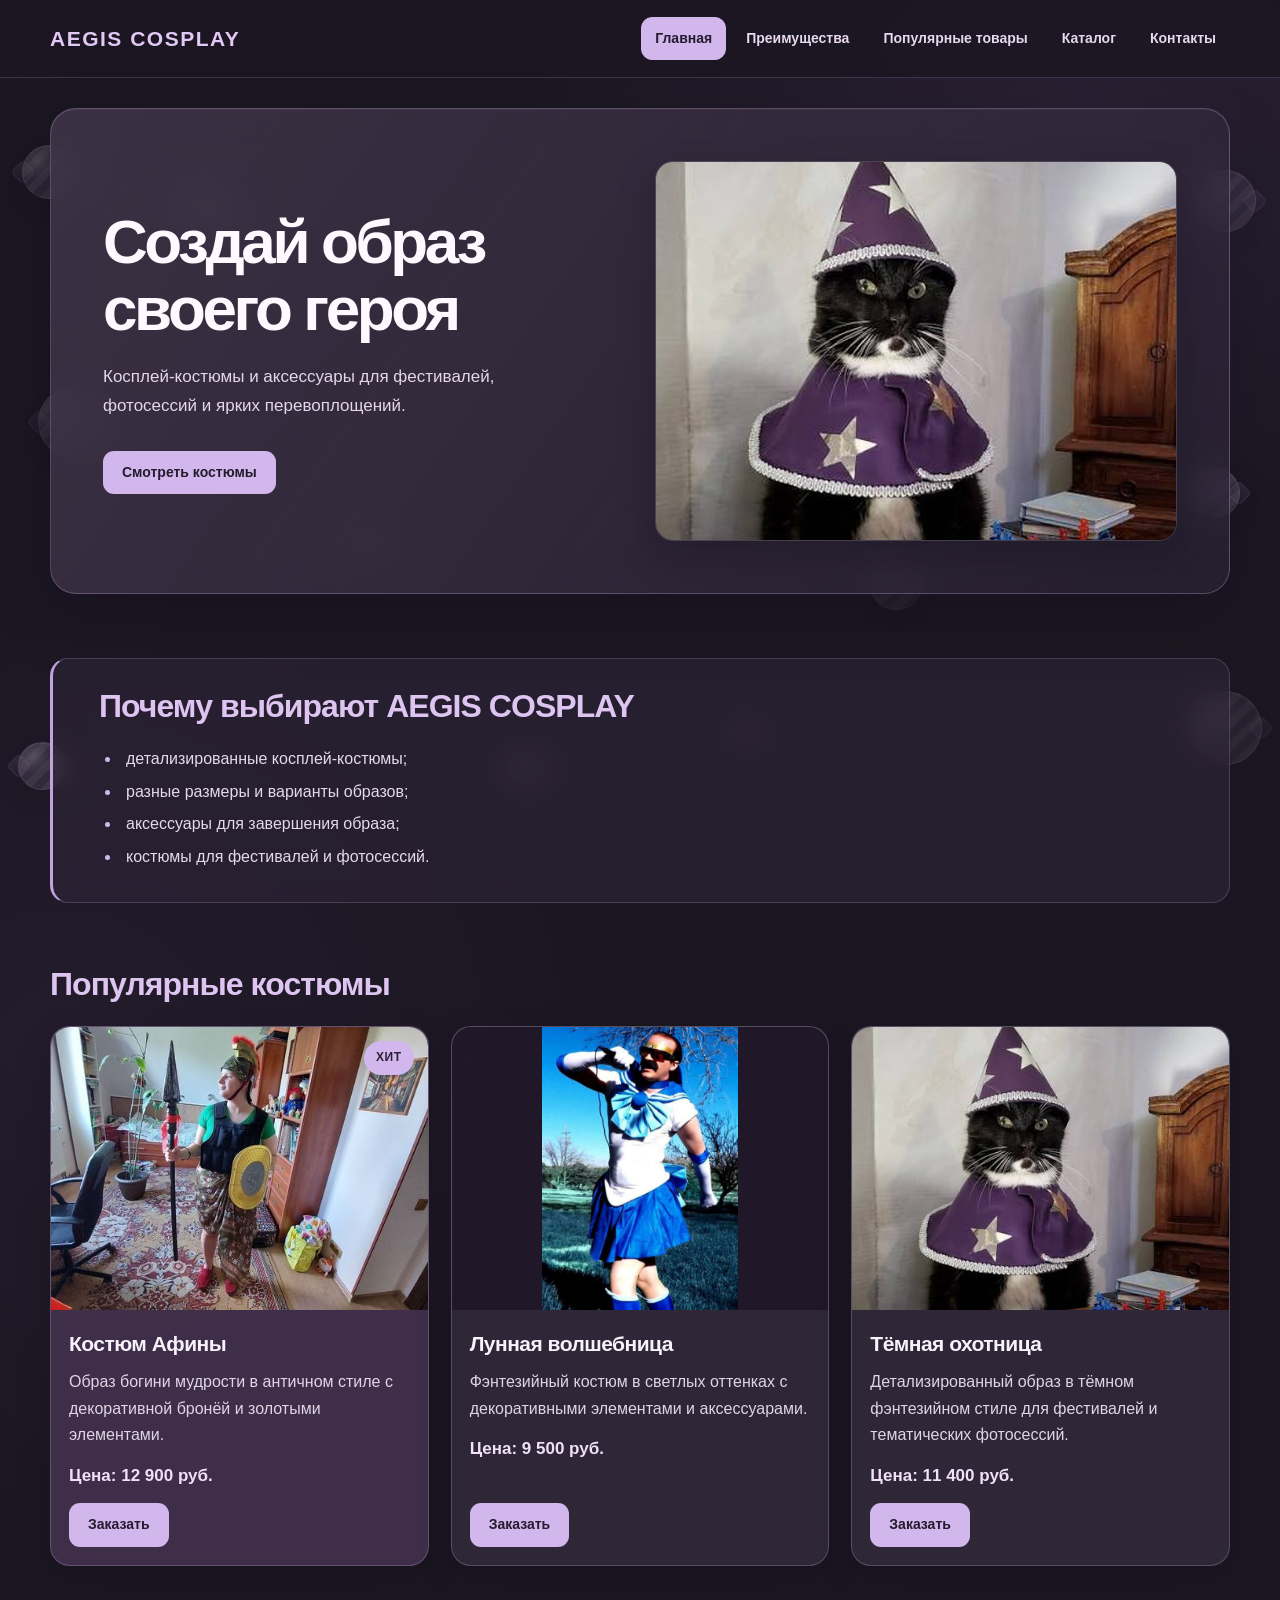
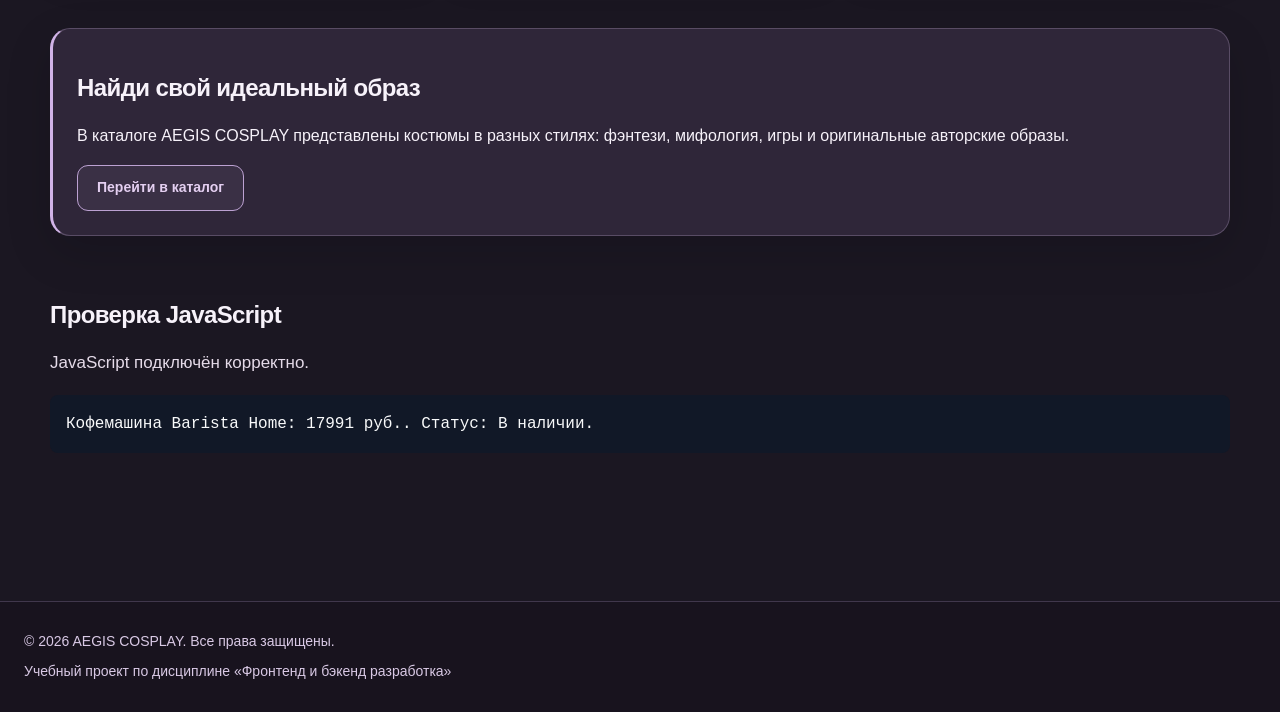
==== commit ffca9f26: "feat: add JavaScript basics to shop project" ====
--- a/index.html
+++ b/index.html
@@ -19,6 +19,7 @@
     <link rel="stylesheet" href="css/responsive.css">
 
     <!-- Скрипт управляет существующей формой заказа и модальным окном. -->
+    <script src="js/data.js" defer></script>
     <script src="js/main.js" defer></script>
 
     <!-- Метаданные для предпросмотра ссылки на сайт. -->
@@ -362,6 +363,14 @@
 
     </aside>
 
+
+    <section class="section js-check" aria-labelledby="js-check-title">
+        <h2 id="js-check-title">Проверка JavaScript</h2>
+        <p class="js-message">JavaScript пока не выполнился.</p>
+        <pre class="product-output"></pre>
+    </section>
+
+
 </main>
 
 <!-- Подвал сайта.
--- a/css/style.css
+++ b/css/style.css
@@ -1270,3 +1270,12 @@
         text-align: center;
     }
 }
+
+
+.product-output {
+    padding: 16px;
+    overflow-x: auto;
+    color: #f9fafb;
+    background-color: #111827;
+    border-radius: 8px;
+}
